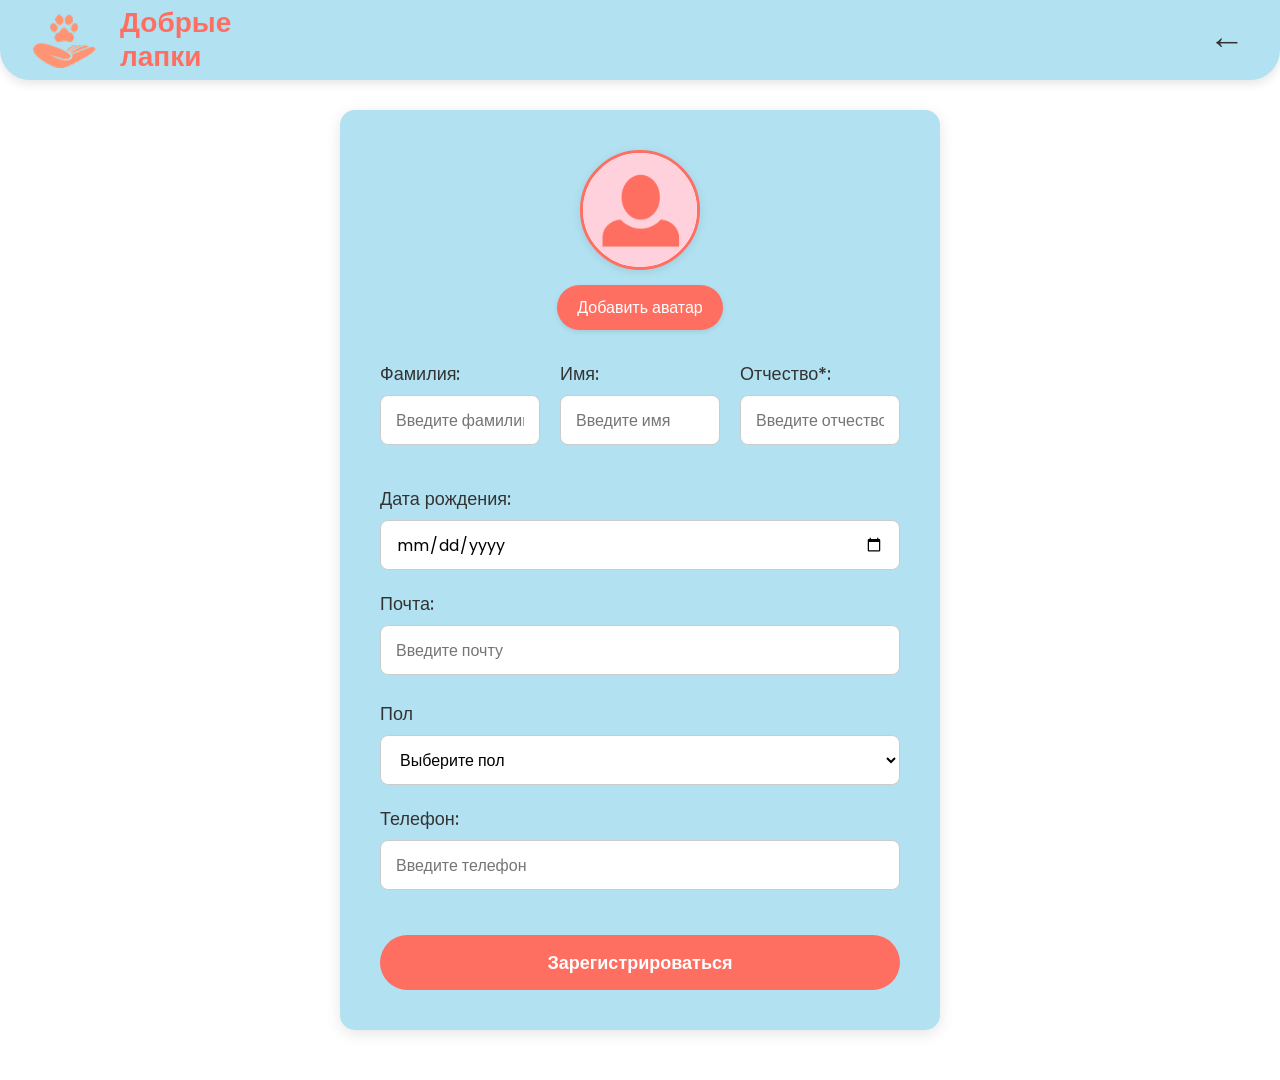
==== pages_html/reg.html @ 43d18101 "first commit" ====
<!DOCTYPE html>
<html lang="ru">

    <head>
        <meta charset="UTF-8">
        <link rel="stylesheet" href="../css_styles/regstyle.css">
        <link href='https://unpkg.com/boxicons@2.1.4/css/boxicons.min.css' rel='stylesheet'>
        <link rel="icon" type="image/png" href="../images/logo.png">
        <title>Регистрация</title>
    </head>
    <body>
        <header class="header">
            <div class="header-content">
                <div class="logo-name">
                    <img src="../images/logo.png" alt="Логотип" class="logo-img">
                    <div class="logo-name-text">
                        <span>Добрые</span>
                        <span>лапки</span>
                    </div>
                    <a href="index.html" class="back-button">←</a>
                </div>
            </div>
        </header>
    
        <div class="wrapper">
            <div class="avatar-section">
                <div class="avatar-preview" id="avatarPreview">
                    <img id="avatarImage" src="../images/avatar_default.png" alt="Аватар">
                </div>
                <label for="avatarInput" class="avatar-label">Добавить аватар</label>
                <input type="file" name="avatar" accept="image/*" id="avatarInput">
            </div>
    
            <form action="#" method="post" enctype="multipart/form-data">
                <div class="name-fields">
                    <div class="input-box">
                        <label>Фамилия:</label>
                        <input type="text" name="surname" placeholder="Введите фамилию" required>
                    </div>
    
                    <div class="input-box">
                        <label>Имя:</label>
                        <input type="text" name="name" placeholder="Введите имя" required>
                    </div>
    
                    <div class="input-box">
                        <label>Отчество*:</label>
                        <input type="text" name="patronymic" placeholder="Введите отчество">
                    </div>
                </div>
    
                <div class="input-box">
                    <label>Дата рождения:</label>
                    <input type="date" name="date_birth" required>
                </div>
    
                <div class="input-box">
                    <label>Почта:</label>
                    <input type="email" name="mail" placeholder="Введите почту" required>
                </div>
    
                <div class="input-box gender-box">
                    <label>Пол</label>
                    <select name="gender" required>
                        <option value="" disabled selected>Выберите пол</option>
                        <option value="female">Женский</option>
                        <option value="male">Мужской</option>
                    </select>
                </div>
    
                <div class="input-box">
                    <label>Телефон:</label>
                    <input type="tel" name="telephone" placeholder="Введите телефон" required>
                </div>
    
                <button type="submit" class="register-btn">Зарегистрироваться</button>
            </form>
        </div>
    
        <script>
            const input = document.getElementById('avatarInput');
            const image = document.getElementById('avatarImage');
            const preview = document.getElementById('avatarPreview');
    
            input.addEventListener('change', () => {
                const file = input.files[0];
                if (file) {
                    const reader = new FileReader();
                    reader.onload = function(e) {
                        image.src = e.target.result;
                    };
                    reader.readAsDataURL(file);
                }
            });
        </script>
    </body>
---- css_styles/regstyle.css ----
@import url('https://fonts.googleapis.com/css2?family=Poppins:ital,wght@0,100;0,200;0,300;0,400;0,500;0,600;0,700;0,800;0,900;1,100;1,200;1,300;1,400;1,500;1,600;1,700;1,800;1,900&display=swap');

* {
    margin: 0;
    padding: 0;
    box-sizing: border-box;
    font-family: "Poppins", sans-serif;
}

body {
    display: flex;
    flex-direction: column;
    align-items: center;
    min-height: 100vh;
    background: white;
    padding: 0;
}

.header {
    width: 100%;
    height: 80px;
    background-color: #B2E2F2;
    border-bottom-left-radius: 30px;
    border-bottom-right-radius: 30px;
    padding: 0 30px;
    box-shadow: 0 4px 10px rgba(0,0,0,0.1);
    margin-bottom: 30px;
    display: flex;
    align-items: center; /* Выравнивание по вертикали */
    position: relative; /* Для позиционирования кнопки назад */
}

.header-content {
    width: 100%;
    margin: 0 auto;
}

.logo-name {
    display: flex;
    align-items: center;
    gap: 20px;
}

.logo-img {
    width: 70px;
    height: auto;
}

.logo-name-text {
    display: flex;
    flex-direction: column;
    line-height: 1.2;
}

.logo-name-text span {
    color: #FF6F61;
    font-size: 28px;
    font-weight: 600;
}

.back-button {
    position: absolute;
    right: 30px;
    top: 50%; /* Позиционируем по вертикали */
    transform: translateY(-50%); /* Центрируем точно по середине */
    font-size: 36px;
    color: #333;
    text-decoration: none;
    padding: 5px;
}

.wrapper {
    width: 600px;
    background-color: #B2E2F2;
    border-radius: 15px;
    padding: 40px;
    box-shadow: 0 4px 15px rgba(0,0,0,0.1);
    margin: 0 auto;
    margin-bottom: 50px; /* Добавлен отступ снизу */
}

.avatar-section {
    display: flex;
    flex-direction: column;
    align-items: center;
    margin-bottom: 30px;
}

.avatar-preview {
    width: 120px;
    height: 120px;
    border-radius: 50%;
    background-color: white;
    overflow: hidden;
    margin-bottom: 15px;
    border: 3px solid #FF6F61;
    box-shadow: 0 2px 10px rgba(0,0,0,0.1);
}

.avatar-preview img {
    width: 100%;
    height: 100%;
    object-fit: cover;
}

.avatar-label {
    background: #FF6F61;
    color: white;
    padding: 10px 20px;
    border-radius: 30px;
    cursor: pointer;
    font-size: 16px;
    font-weight: 500;
    transition: all 0.3s ease;
    text-decoration: none;
    box-shadow: 0 2px 5px rgba(0,0,0,0.1);
}
.avatar-label:hover {
    background: #e05a50;
    transform: translateY(-2px);
}

#avatarInput {
    display: none;
}

.name-fields {
    display: flex;
    gap: 20px;
    margin-bottom: 20px;
}

.name-fields .input-box {
    flex: 1;
}

.input-box {
    margin-bottom: 20px;
}

.input-box label {
    display: block;
    margin-bottom: 8px;
    color: #333;
    font-size: 18px;
    font-weight: 500;
}

.input-box input,
.input-box select {
    width: 100%;
    height: 50px;
    padding: 0 15px;
    border: 1px solid #ccc;
    border-radius: 8px;
    background: white;
    font-size: 16px;
}

.gender-box {
    margin-top: 25px;
}

.register-btn {
    width: 100%;
    height: 55px;
    background: #FF6F61;
    color: white;
    border: none;
    border-radius: 30px;
    font-size: 18px;
    font-weight: 600;
    margin-top: 25px;
    cursor: pointer;
    transition: background 0.3s;
}

.register-btn:hover {
    background: #e05a50;
}

.form-footer {
    margin-top: 30px;
    padding-top: 20px;
    border-top: 1px solid rgba(255,255,255,0.5);
}
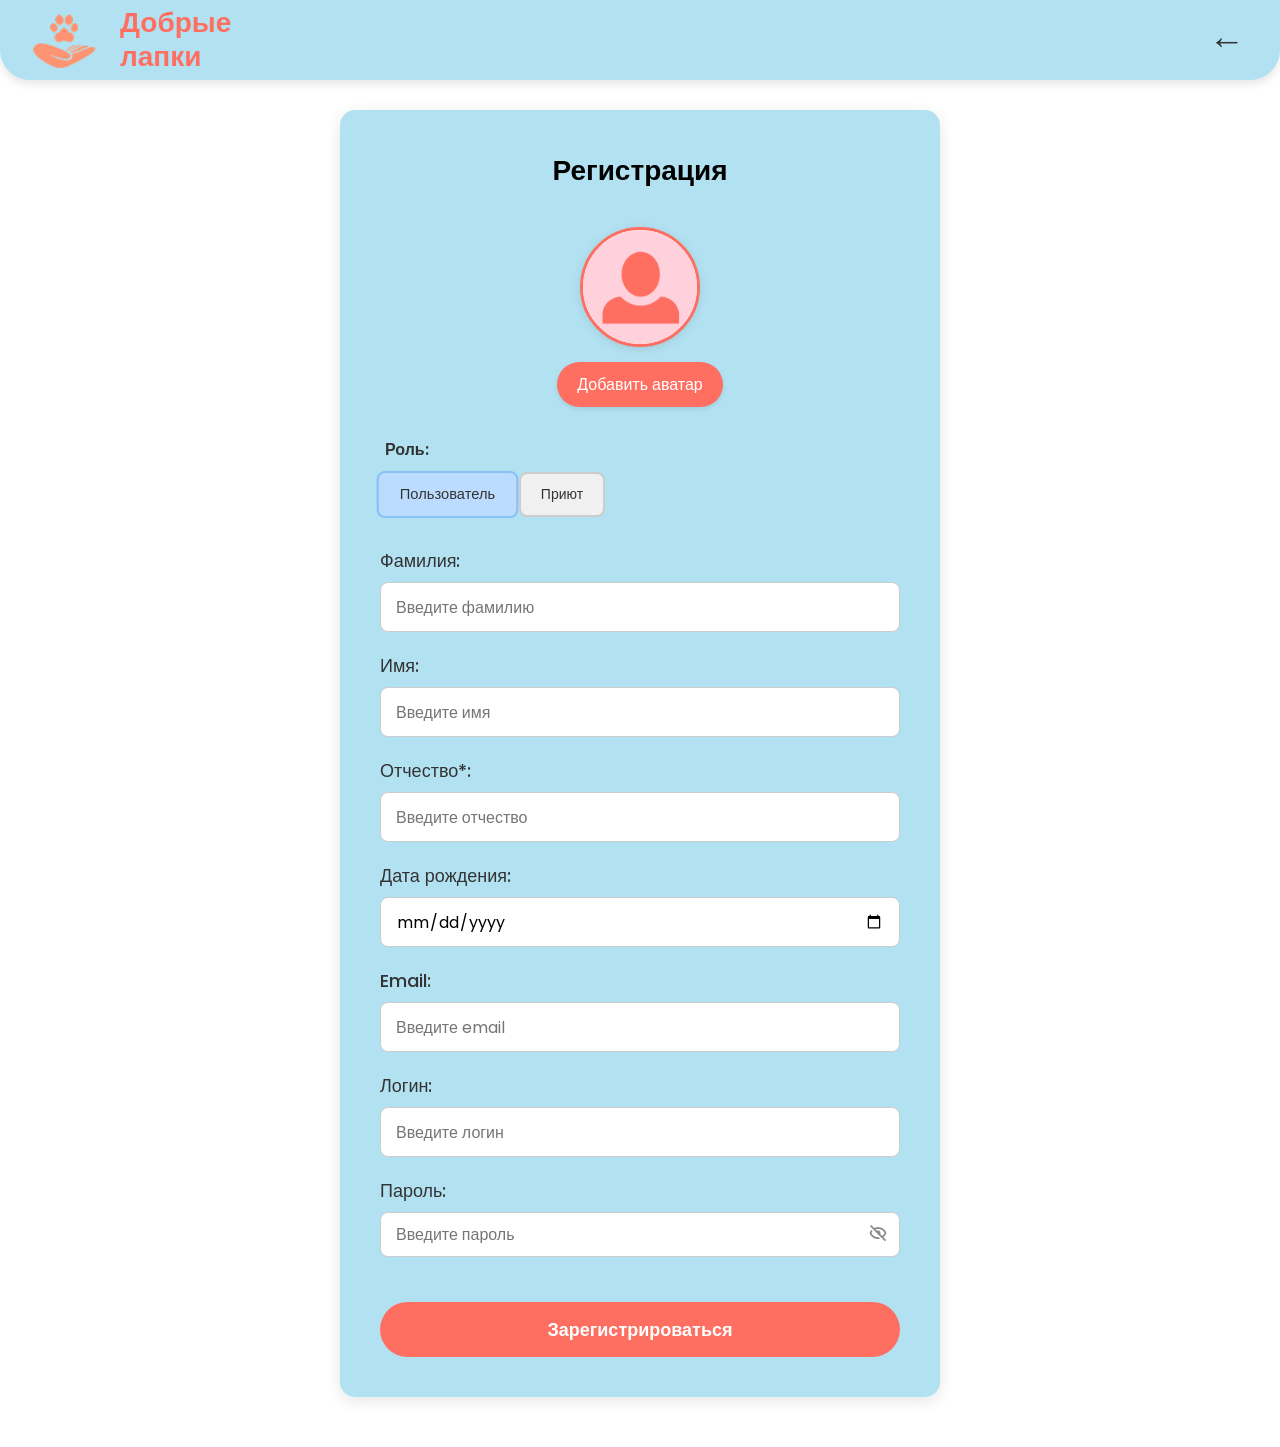
==== commit b3f93823: "Добавлены личные кабинеты и обновлена маршрутизация" ====
--- a/pages_html/reg.html
+++ b/pages_html/reg.html
@@ -23,6 +23,8 @@
         </header>
     
         <div class="wrapper">
+            <h2 class="registration-title">Регистрация</h2>
+
             <div class="avatar-section">
                 <div class="avatar-preview" id="avatarPreview">
                     <img id="avatarImage" src="../images/avatar_default.png" alt="Аватар">
@@ -30,52 +32,108 @@
                 <label for="avatarInput" class="avatar-label">Добавить аватар</label>
                 <input type="file" name="avatar" accept="image/*" id="avatarInput">
             </div>
-    
-            <form action="#" method="post" enctype="multipart/form-data">
-                <div class="name-fields">
-                    <div class="input-box">
-                        <label>Фамилия:</label>
-                        <input type="text" name="surname" placeholder="Введите фамилию" required>
-                    </div>
-    
-                    <div class="input-box">
-                        <label>Имя:</label>
-                        <input type="text" name="name" placeholder="Введите имя" required>
-                    </div>
-    
-                    <div class="input-box">
-                        <label>Отчество*:</label>
-                        <input type="text" name="patronymic" placeholder="Введите отчество">
+
+            <div class="role-selector">
+                <label class="role-label">Роль:</label>
+                <div class="role-buttons">
+                    <button type="button" class="role-button active" id="userBtn">Пользователь</button>
+                    <button type="button" class="role-button" id="shelterBtn">Приют</button>
+                </div>
+            </div>
+
+            <!-- Форма Пользователя -->
+            <form action="#" method="post" enctype="multipart/form-data" id="userForm" class="form-toggle active">
+                <div class="input-box">
+                    <label>Фамилия:</label>
+                    <input type="text" name="surname" placeholder="Введите фамилию" required>
+                </div>
+                <div class="input-box">
+                    <label>Имя:</label>
+                    <input type="text" name="name" placeholder="Введите имя" required>
+                </div>
+                <div class="input-box">
+                    <label>Отчество*:</label>
+                    <input type="text" name="patronymic" placeholder="Введите отчество">
+                </div>
+                <div class="input-box">
+                    <label>Дата рождения:</label>
+                    <input type="date" name="foundation_date" required>
+                </div>
+                <div class="input-box">
+                    <label>Email:</label>
+                    <input type="email" name="email" placeholder="Введите email" required>
+                </div>
+                <div class="input-box">
+                    <label>Логин:</label>
+                    <input type="text" name="login" placeholder="Введите логин" required>
+                </div>
+                <div class="input-box password-box">
+                    <label>Пароль:</label>
+                    <div class="password-wrapper">
+                        <input type="password" name="password" placeholder="Введите пароль" required id="passwordInput">
+                        <span class="toggle-password" id="togglePassword">
+                            <i class='bx bx-hide'></i>
+                        </span>
                     </div>
                 </div>
-    
+                <button type="submit" class="register-btn">Зарегистрироваться</button>
+            </form>
+
+            <!-- Форма Приюта -->
+            <form action="#" method="post" enctype="multipart/form-data" id="shelterForm" class="form-toggle">
                 <div class="input-box">
-                    <label>Дата рождения:</label>
-                    <input type="date" name="date_birth" required>
+                    <label>Название приюта:</label>
+                    <input type="text" name="shelter_name" placeholder="Введите название приюта" required>
                 </div>
-    
                 <div class="input-box">
-                    <label>Почта:</label>
-                    <input type="email" name="mail" placeholder="Введите почту" required>
+                    <label>Адрес:</label>
+                    <input type="text" name="shelter_address" placeholder="Введите адрес" required>
                 </div>
-    
-                <div class="input-box gender-box">
-                    <label>Пол</label>
-                    <select name="gender" required>
-                        <option value="" disabled selected>Выберите пол</option>
-                        <option value="female">Женский</option>
-                        <option value="male">Мужской</option>
-                    </select>
+                <div class="input-box">
+                    <label>Дата создания:</label>
+                    <input type="date" name="foundation_date" required>
                 </div>
-    
                 <div class="input-box">
-                    <label>Телефон:</label>
-                    <input type="tel" name="telephone" placeholder="Введите телефон" required>
+                    <label>Контактный номер:</label>
+                    <input type="tel" name="contact_phone" placeholder="Введите номер телефона" required>
                 </div>
-    
+                <div class="input-box">
+                    <label>Логин:</label>
+                    <input type="text" name="login" placeholder="Введите логин" required>
+                </div>
+                <div class="input-box password-box">
+                    <label>Пароль:</label>
+                    <div class="password-wrapper">
+                        <input type="password" name="password" placeholder="Введите пароль" required id="passwordInput">
+                        <span class="toggle-password" id="togglePassword">
+                            <i class='bx bx-hide'></i>
+                        </span>
+                    </div>
+                </div>
                 <button type="submit" class="register-btn">Зарегистрироваться</button>
             </form>
         </div>
+
+        <script>
+            const userBtn = document.getElementById('userBtn');
+            const shelterBtn = document.getElementById('shelterBtn');
+            const userForm = document.getElementById('userForm');
+            const shelterForm = document.getElementById('shelterForm');
+
+            userBtn.addEventListener('click', () => {
+                userBtn.classList.add('active');
+                shelterBtn.classList.remove('active');
+                userForm.classList.add('active');
+                shelterForm.classList.remove('active');
+            });
+
+            shelterBtn.addEventListener('click', () => {
+                shelterBtn.classList.add('active');
+                userBtn.classList.remove('active');
+                shelterForm.classList.add('active');
+                userForm.classList.remove('active');
+            });
+        </script>
     
         <script>
             const input = document.getElementById('avatarInput');
@@ -93,5 +151,20 @@
                 }
             });
         </script>
+
+        <script>
+            const passwordInput = document.getElementById('passwordInput');
+            const togglePassword = document.getElementById('togglePassword');
+            const icon = togglePassword.querySelector('i');
+
+            togglePassword.addEventListener('click', () => {
+                const type = passwordInput.getAttribute('type') === 'password' ? 'text' : 'password';
+                passwordInput.setAttribute('type', type);
+                icon.classList.toggle('bx-hide');
+                icon.classList.toggle('bx-show');
+            });
+        </script>
     </body>
+
+    
     
--- a/css_styles/regstyle.css
+++ b/css_styles/regstyle.css
@@ -70,6 +70,7 @@
 }
 
 .wrapper {
+    position: relative;
     width: 600px;
     background-color: #B2E2F2;
     border-radius: 15px;
@@ -79,6 +80,13 @@
     margin-bottom: 50px; /* Добавлен отступ снизу */
 }
 
+.registration-title {
+    text-align: center;
+    font-size: 28px;
+    font-weight: bold;
+    margin-bottom: 30px;
+}
+
 .avatar-section {
     display: flex;
     flex-direction: column;
@@ -92,6 +100,7 @@
     border-radius: 50%;
     background-color: white;
     overflow: hidden;
+    margin-top: 5px;
     margin-bottom: 15px;
     border: 3px solid #FF6F61;
     box-shadow: 0 2px 10px rgba(0,0,0,0.1);
@@ -184,3 +193,85 @@
     padding-top: 20px;
     border-top: 1px solid rgba(255,255,255,0.5);
 }
+
+.role-selector {
+    display: flex;
+    flex-direction: column;
+    align-items: flex-start; /* Выровнять по левому краю */
+    margin-bottom: 30px;
+    width: 100%; /* Занять всю ширину контейнера */
+    max-width: 100%; /* Не выходить за пределы */
+}
+
+.role-label {
+    font-weight: 600;
+    margin-bottom: 10px;
+    font-size: 16px;
+    color: #333;
+    /* Чтобы совпадать с отступами остальных лейблов */
+    padding-left: 5px;
+}
+
+/* Кнопки */
+.role-button {
+    padding: 10px 20px;
+    border: 2px solid #ccc;
+    background-color: #f0f0f0;
+    cursor: pointer;
+    border-radius: 8px;
+    font-size: 14px;
+    font-weight: 500;
+    color: #333;
+    transition: background-color 0.3s, transform 0.3s, color 0.3s, border-color 0.3s;
+}
+
+.role-button:hover {
+    background-color: #e05a50; /* розовый при наведении */
+    color: white;
+    border-color: #e05a50;
+}
+
+.role-button.active {
+    background-color: #bcdcff;
+    border-color: #89bff7;
+    transform: scale(1.05);
+}
+
+.form-toggle {
+    display: none;
+    transition: opacity 0.3s ease-in-out, transform 0.3s ease-in-out;
+}
+
+.form-toggle.active {
+    display: block;
+}
+
+.password-box .password-wrapper {
+    position: relative;
+    width: 100%;
+}
+
+.password-wrapper input[type="password"],
+.password-wrapper input[type="text"] {
+    width: 100%;
+    padding-right: 45px; /* отступ под иконку */
+    height: 45px;
+    border-radius: 8px;
+    border: 1px solid #ccc;
+    padding-left: 15px;
+    font-size: 16px;
+}
+
+.toggle-password {
+    position: absolute;
+    right: 12px;
+    top: 50%;
+    transform: translateY(-50%);
+    cursor: pointer;
+    font-size: 20px;
+    color: #888;
+}
+
+.toggle-password:hover {
+    color: #FF6F61;
+}
